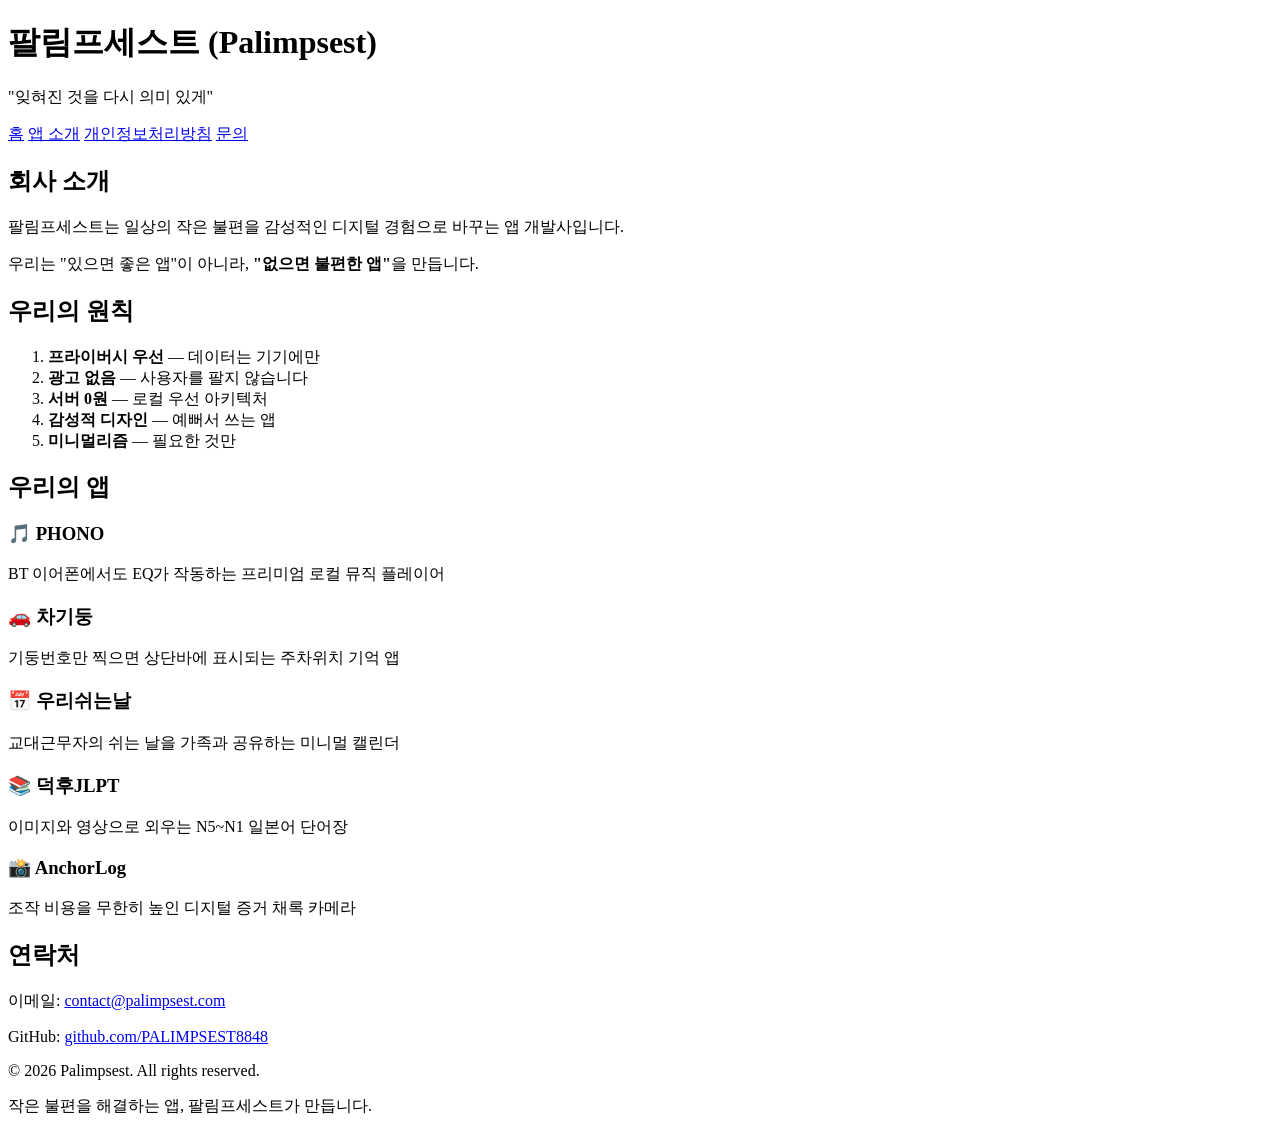
==== index.html @ ff3a4491 "Create index.html" ====
<!DOCTYPE html>
<html lang="ko">
<head>
    <meta charset="UTF-8">
    <meta name="viewport" content="width=device-width, initial-scale=1.0">
    <title>팔림프세스트 - Palimpsest</title>
    <meta name="description" content="일상의 작은 불편을 감성적인 디지털 경험으로 바꾸는 앱 개발사">
    <link rel="stylesheet" href="style.css">
</head>
<body>
    <header>
        <h1>팔림프세스트 (Palimpsest)</h1>
        <p class="tagline">"잊혀진 것을 다시 의미 있게"</p>
        <nav>
            <a href="/">홈</a>
            <a href="/apps.html">앱 소개</a>
            <a href="/privacy.html">개인정보처리방침</a>
            <a href="/contact.html">문의</a>
        </nav>
    </header>

    <main>
        <section>
            <h2>회사 소개</h2>
            <p>팔림프세스트는 일상의 작은 불편을 감성적인 디지털 경험으로 바꾸는 앱 개발사입니다.</p>
            <p>우리는 "있으면 좋은 앱"이 아니라, <strong>"없으면 불편한 앱"</strong>을 만듭니다.</p>
        </section>

        <section>
            <h2>우리의 원칙</h2>
            <ol>
                <li><strong>프라이버시 우선</strong> — 데이터는 기기에만</li>
                <li><strong>광고 없음</strong> — 사용자를 팔지 않습니다</li>
                <li><strong>서버 0원</strong> — 로컬 우선 아키텍처</li>
                <li><strong>감성적 디자인</strong> — 예뻐서 쓰는 앱</li>
                <li><strong>미니멀리즘</strong> — 필요한 것만</li>
            </ol>
        </section>

        <section>
            <h2>우리의 앱</h2>
            <div class="app">
                <h3>🎵 PHONO</h3>
                <p>BT 이어폰에서도 EQ가 작동하는 프리미엄 로컬 뮤직 플레이어</p>
            </div>
            <div class="app">
                <h3>🚗 차기둥</h3>
                <p>기둥번호만 찍으면 상단바에 표시되는 주차위치 기억 앱</p>
            </div>
            <div class="app">
                <h3>📅 우리쉬는날</h3>
                <p>교대근무자의 쉬는 날을 가족과 공유하는 미니멀 캘린더</p>
            </div>
            <div class="app">
                <h3>📚 덕후JLPT</h3>
                <p>이미지와 영상으로 외우는 N5~N1 일본어 단어장</p>
            </div>
            <div class="app">
                <h3>📸 AnchorLog</h3>
                <p>조작 비용을 무한히 높인 디지털 증거 채록 카메라</p>
            </div>
        </section>

        <section>
            <h2>연락처</h2>
            <p>이메일: <a href="mailto:contact@palimpsest.com">contact@palimpsest.com</a></p>
            <p>GitHub: <a href="https://github.com/PALIMPSEST8848">github.com/PALIMPSEST8848</a></p>
        </section>
    </main>

    <footer>
        <p>© 2026 Palimpsest. All rights reserved.</p>
        <p>작은 불편을 해결하는 앱, 팔림프세스트가 만듭니다.</p>
    </footer>
</body>
</html>
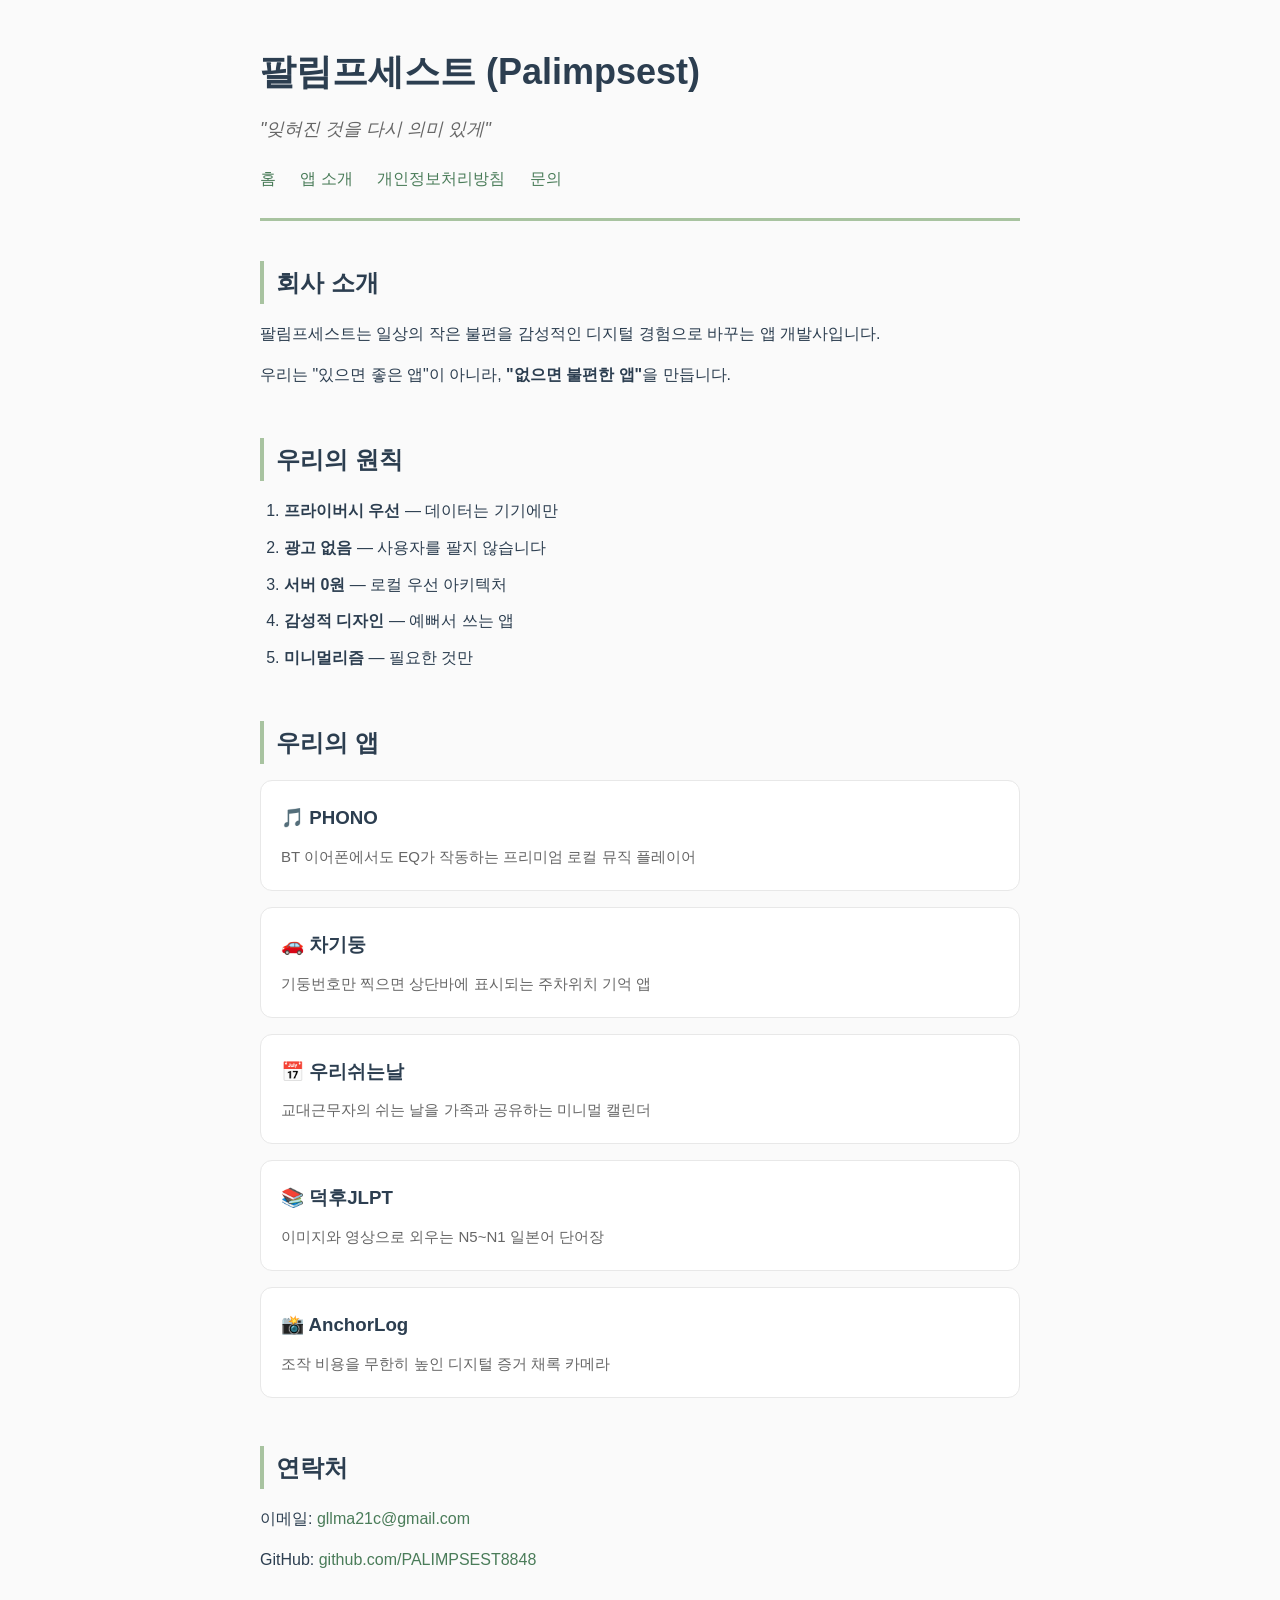
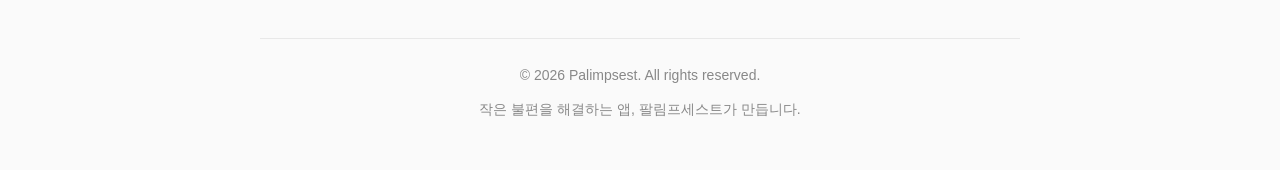
==== commit 82d717e1: "Update index.html" ====
--- a/index.html
+++ b/index.html
@@ -63,7 +63,7 @@
 
         <section>
             <h2>연락처</h2>
-            <p>이메일: <a href="mailto:contact@palimpsest.com">contact@palimpsest.com</a></p>
+            <p>이메일: <a href="mailto:contact@palimpsest.com">gllma21c@gmail.com</a></p>
             <p>GitHub: <a href="https://github.com/PALIMPSEST8848">github.com/PALIMPSEST8848</a></p>
         </section>
     </main>
--- a/style.css
+++ b/style.css
@@ -0,0 +1,119 @@
+* {
+    margin: 0;
+    padding: 0;
+    box-sizing: border-box;
+}
+
+body {
+    font-family: -apple-system, BlinkMacSystemFont, 'Segoe UI', 'Pretendard', sans-serif;
+    max-width: 800px;
+    margin: 0 auto;
+    padding: 40px 20px;
+    line-height: 1.8;
+    color: #2C3E50;
+    background: #FAFAFA;
+}
+
+header {
+    border-bottom: 3px solid #A8C3A0;
+    padding-bottom: 24px;
+    margin-bottom: 40px;
+}
+
+header h1 {
+    color: #2C3E50;
+    font-size: 36px;
+    margin-bottom: 8px;
+}
+
+.tagline {
+    font-style: italic;
+    color: #666;
+    font-size: 18px;
+    margin-bottom: 20px;
+}
+
+nav a {
+    margin-right: 20px;
+    color: #4A7C59;
+    text-decoration: none;
+    font-weight: 500;
+    transition: color 0.2s;
+}
+
+nav a:hover {
+    color: #A8C3A0;
+    text-decoration: underline;
+}
+
+section {
+    margin-bottom: 48px;
+}
+
+section h2 {
+    color: #2C3E50;
+    font-size: 24px;
+    margin-bottom: 16px;
+    border-left: 4px solid #A8C3A0;
+    padding-left: 12px;
+}
+
+section p {
+    margin-bottom: 12px;
+}
+
+ol, ul {
+    margin-left: 24px;
+    margin-bottom: 16px;
+}
+
+ol li, ul li {
+    margin-bottom: 8px;
+}
+
+.app {
+    background: white;
+    padding: 20px;
+    margin-bottom: 16px;
+    border-radius: 12px;
+    border: 1px solid #E8E8E8;
+    transition: transform 0.2s, box-shadow 0.2s;
+}
+
+.app:hover {
+    transform: translateY(-2px);
+    box-shadow: 0 4px 12px rgba(0, 0, 0, 0.08);
+}
+
+.app h3 {
+    color: #2C3E50;
+    margin-bottom: 8px;
+}
+
+.app p {
+    color: #666;
+    font-size: 15px;
+    margin: 0;
+}
+
+a {
+    color: #4A7C59;
+    text-decoration: none;
+}
+
+a:hover {
+    text-decoration: underline;
+}
+
+footer {
+    margin-top: 64px;
+    padding-top: 24px;
+    border-top: 1px solid #E8E8E8;
+    color: #888;
+    font-size: 14px;
+    text-align: center;
+}
+
+footer p {
+    margin-bottom: 8px;
+}
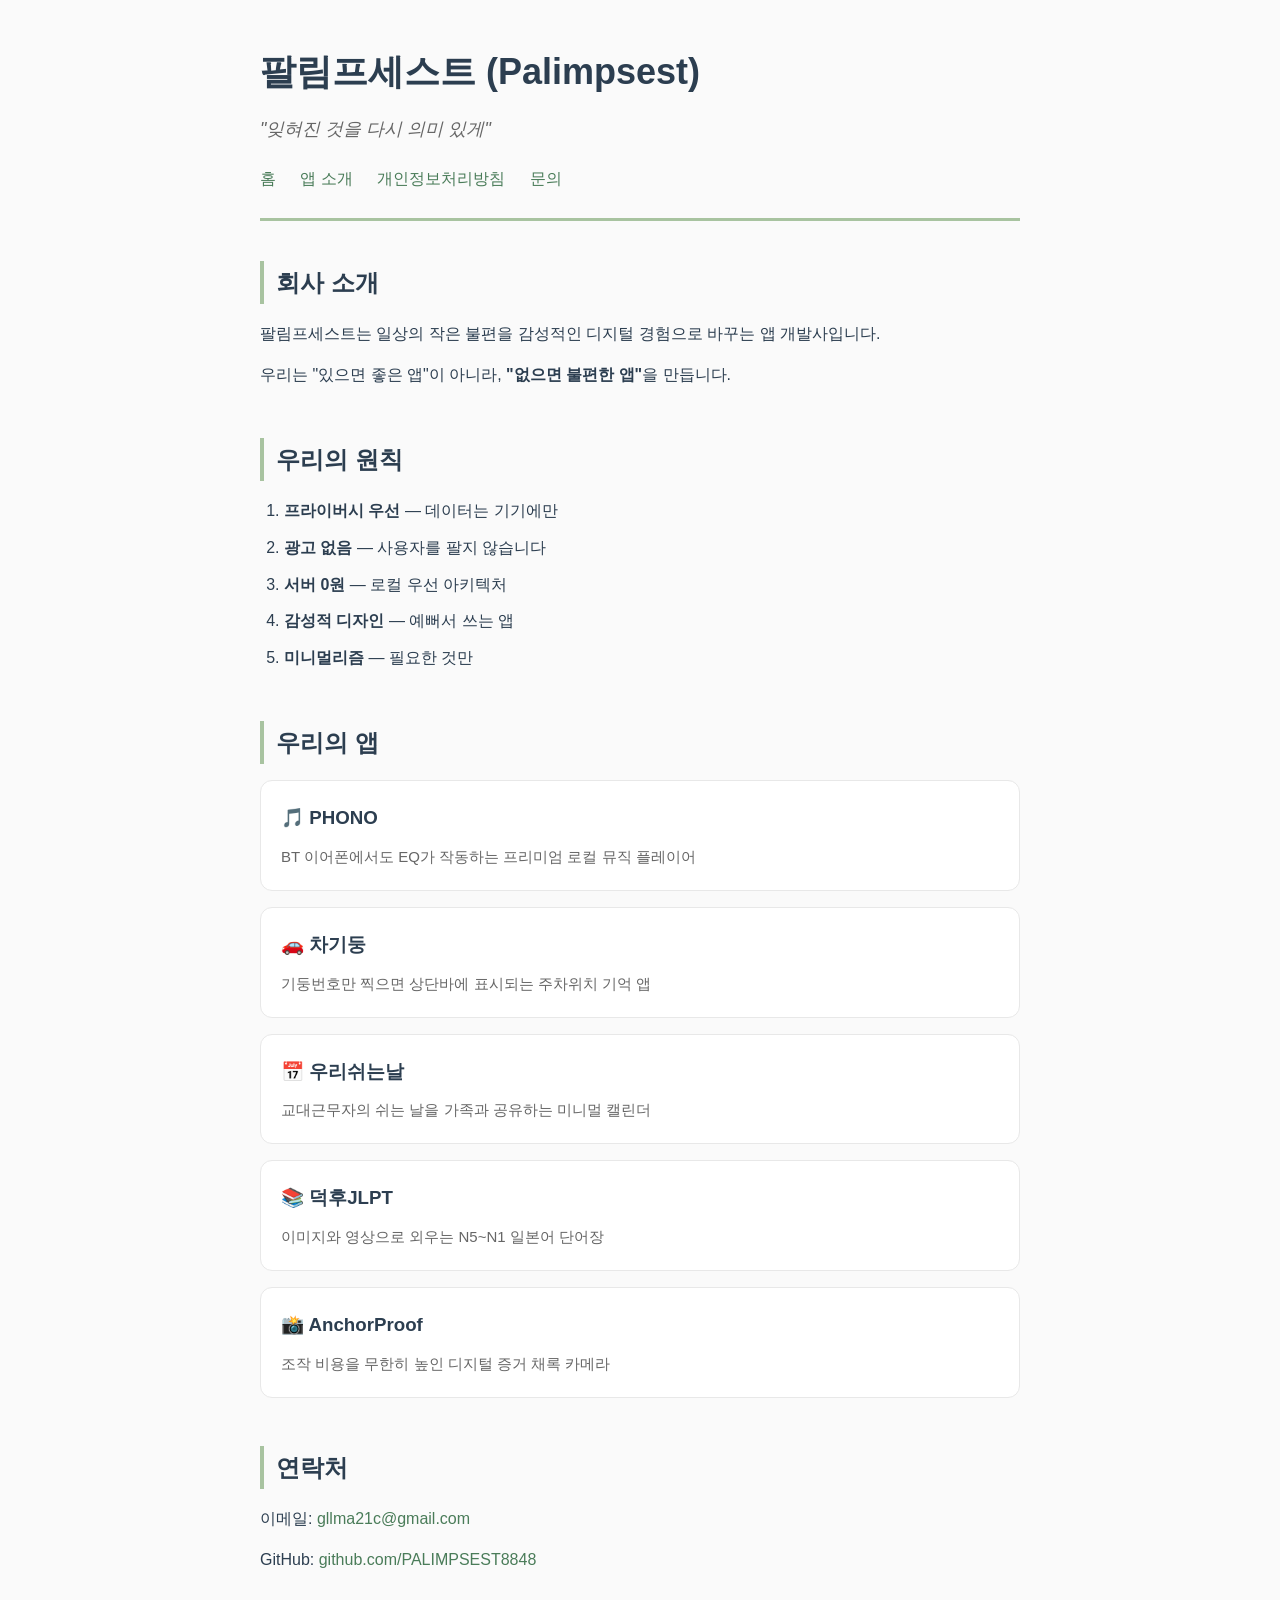
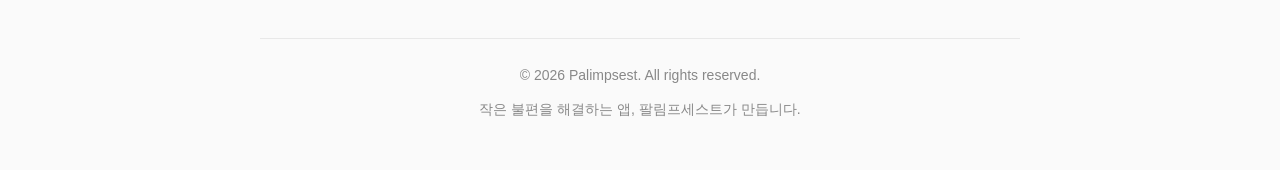
==== commit 410bcfe4: "Update index.html" ====
--- a/index.html
+++ b/index.html
@@ -56,7 +56,7 @@
                 <p>이미지와 영상으로 외우는 N5~N1 일본어 단어장</p>
             </div>
             <div class="app">
-                <h3>📸 AnchorLog</h3>
+                <h3>📸 AnchorProof</h3>
                 <p>조작 비용을 무한히 높인 디지털 증거 채록 카메라</p>
             </div>
         </section>
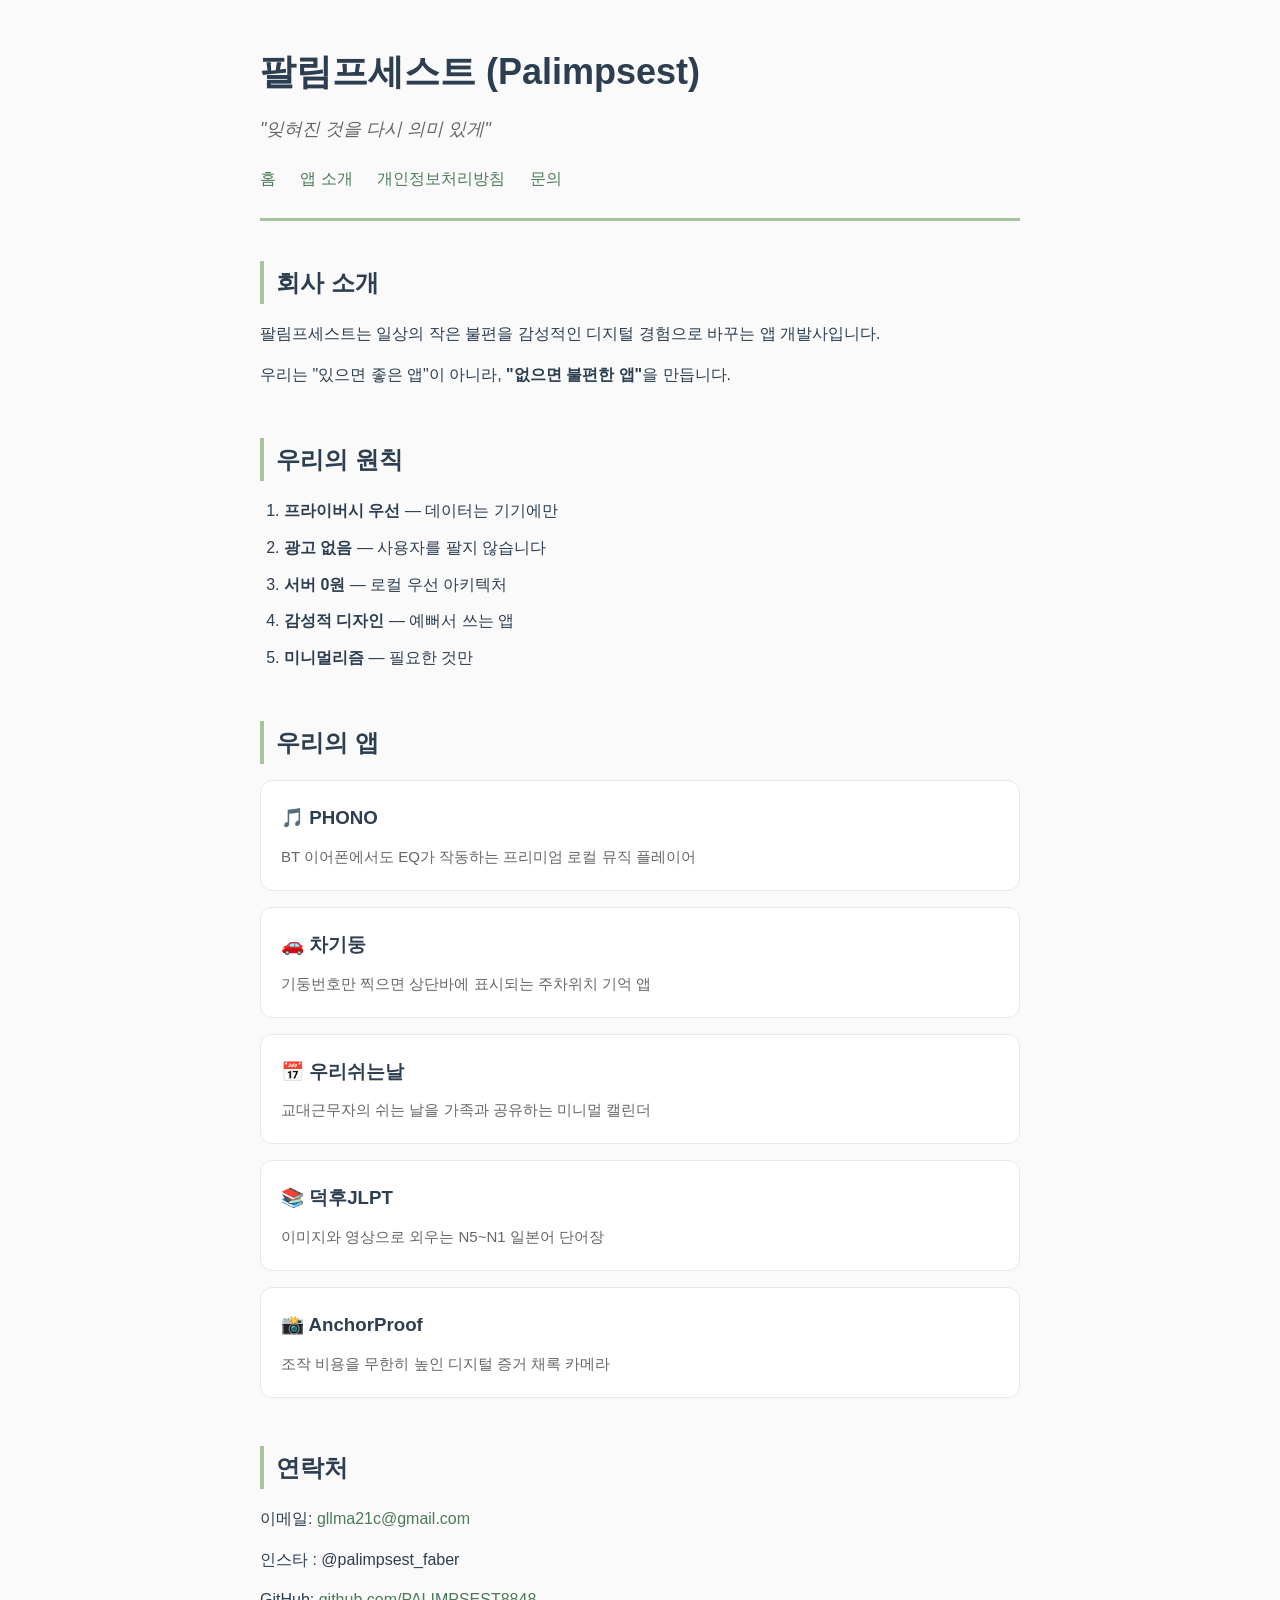
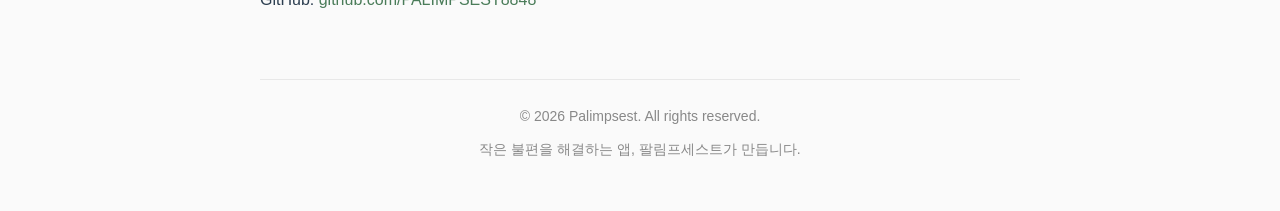
==== commit 734ac396: "Update index.html" ====
--- a/index.html
+++ b/index.html
@@ -64,6 +64,7 @@
         <section>
             <h2>연락처</h2>
             <p>이메일: <a href="mailto:contact@palimpsest.com">gllma21c@gmail.com</a></p>
+            <P>인스타 : @palimpsest_faber</a></p>
             <p>GitHub: <a href="https://github.com/PALIMPSEST8848">github.com/PALIMPSEST8848</a></p>
         </section>
     </main>
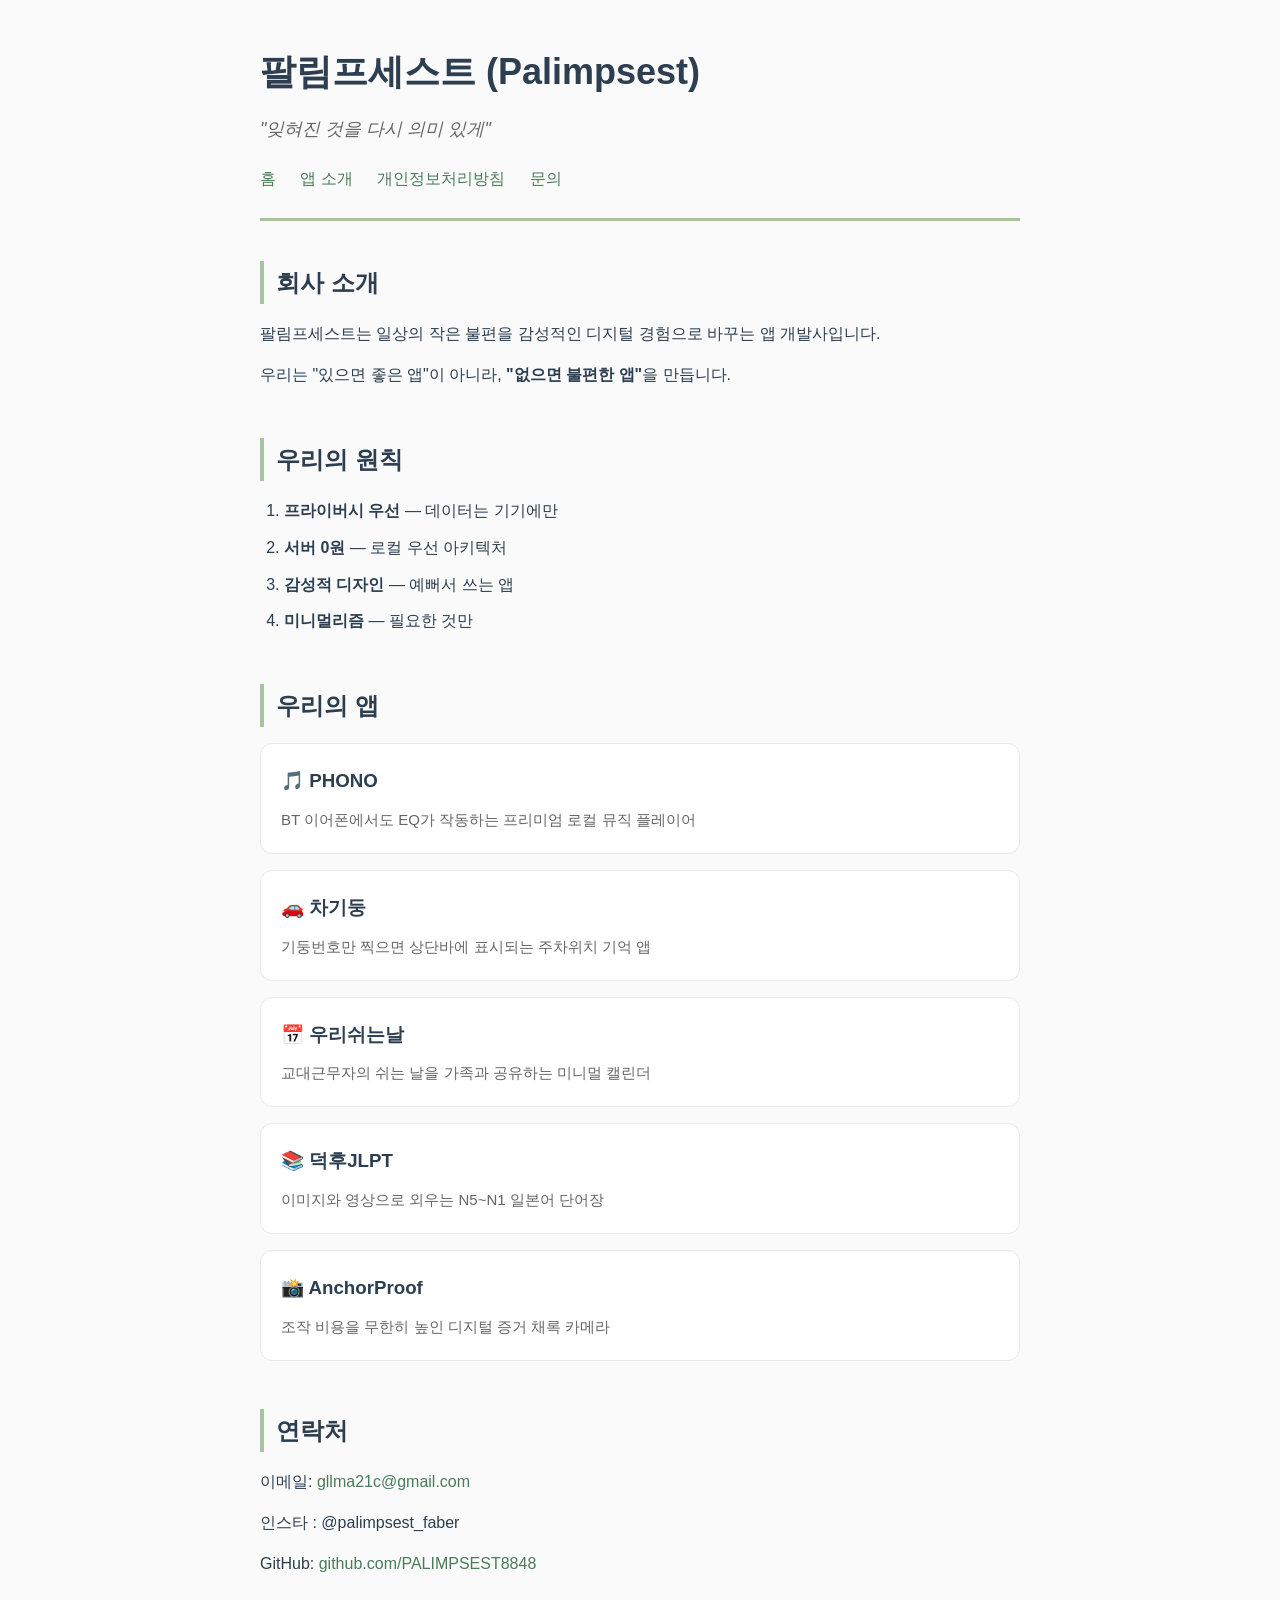
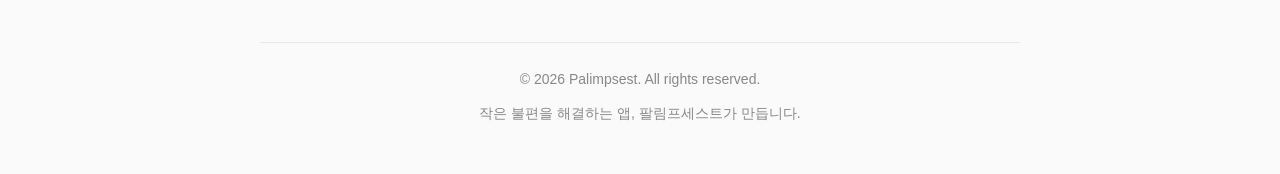
==== commit b4a87d63: "Update index.html" ====
--- a/index.html
+++ b/index.html
@@ -30,7 +30,6 @@
             <h2>우리의 원칙</h2>
             <ol>
                 <li><strong>프라이버시 우선</strong> — 데이터는 기기에만</li>
-                <li><strong>광고 없음</strong> — 사용자를 팔지 않습니다</li>
                 <li><strong>서버 0원</strong> — 로컬 우선 아키텍처</li>
                 <li><strong>감성적 디자인</strong> — 예뻐서 쓰는 앱</li>
                 <li><strong>미니멀리즘</strong> — 필요한 것만</li>
